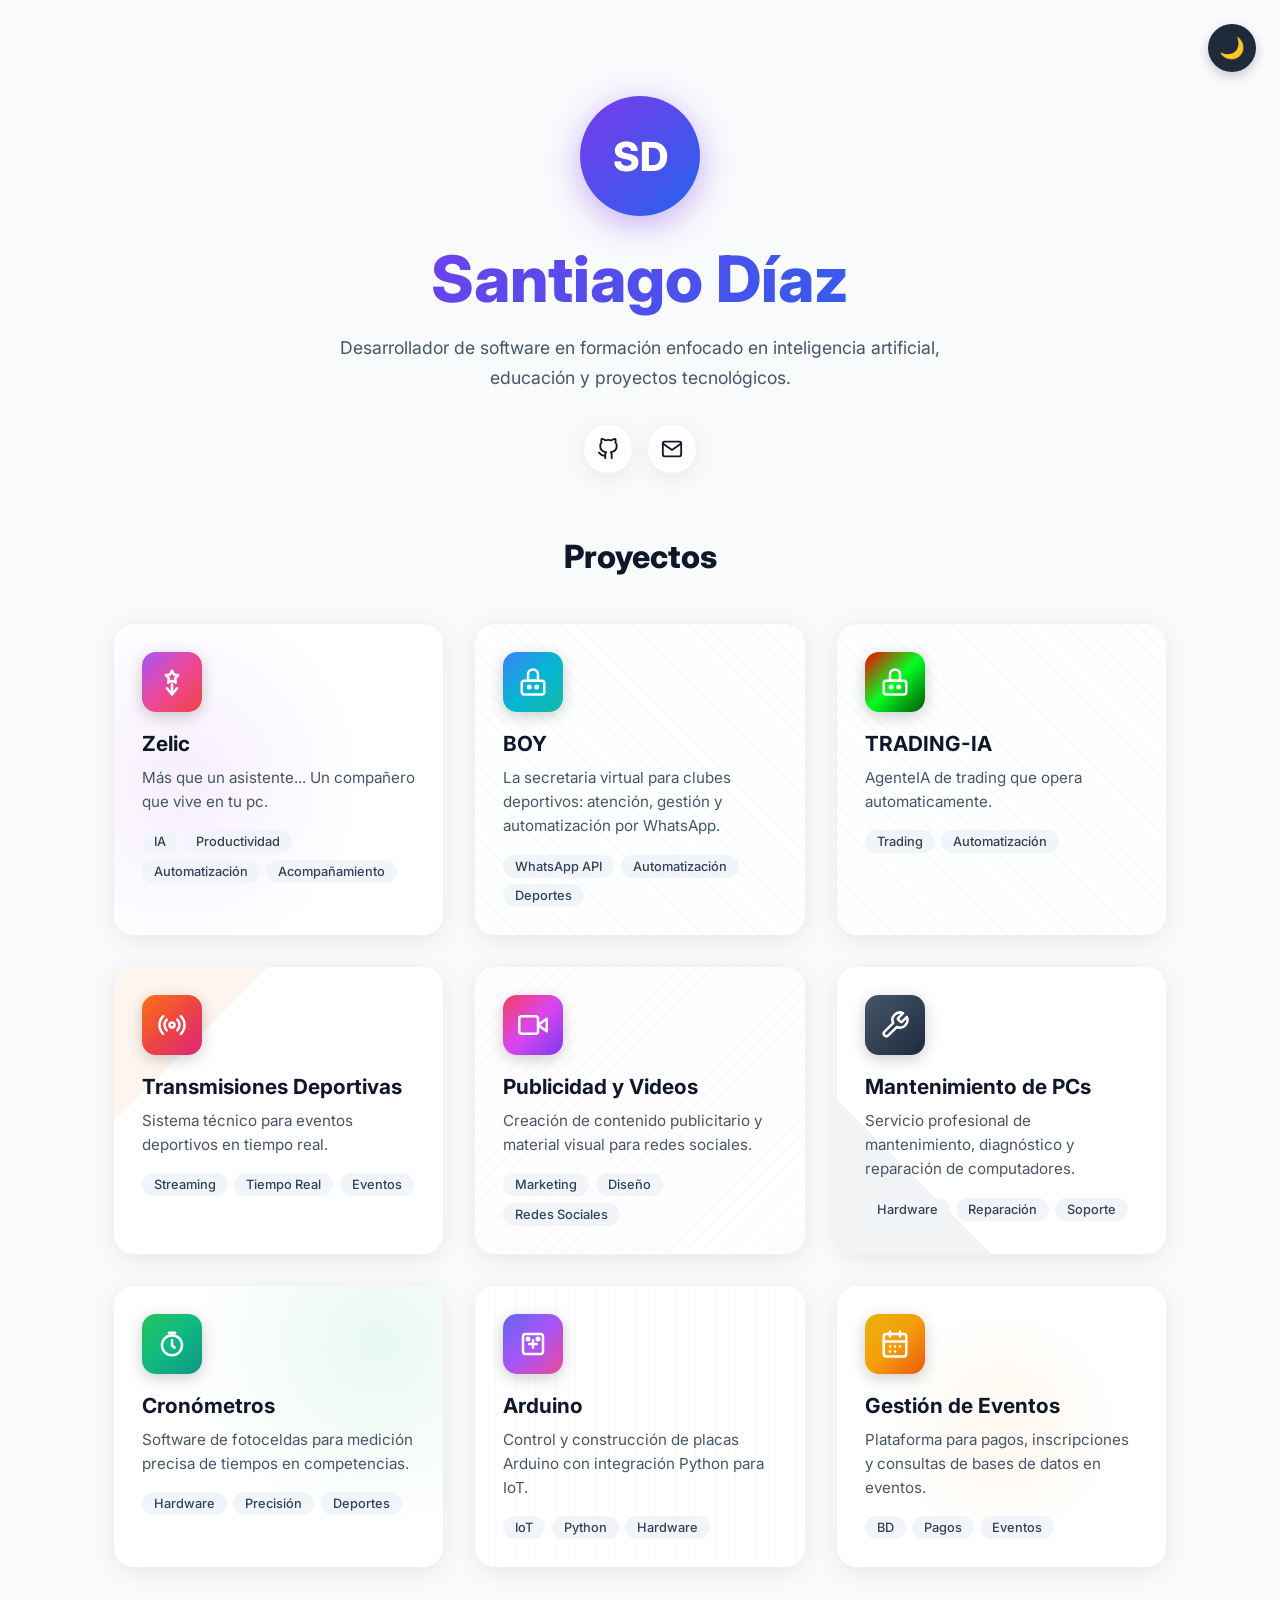
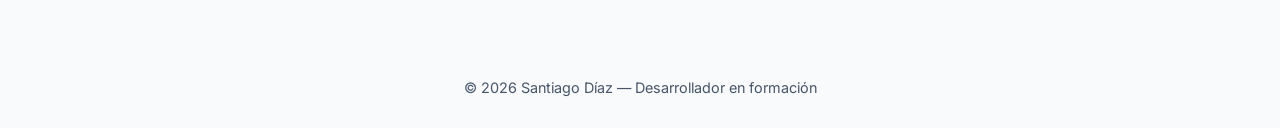
==== index.html @ b9269710 "Update index.html" ====
<!DOCTYPE html>
<html lang="es">
<head>
  <meta charset="UTF-8" />
  <meta name="viewport" content="width=device-width, initial-scale=1.0" />
  <title>Santiago Díaz - Portafolio</title>
  <link rel="preconnect" href="https://fonts.googleapis.com" />
  <link href="https://fonts.googleapis.com/css2?family=Inter:wght@400;500;600;700;800&display=swap" rel="stylesheet" />
  <style>
    *, *::before, *::after { box-sizing: border-box; margin: 0; padding: 0; }

    :root {
      --bg: #f8fafc;
      --surface: #ffffff;
      --text: #0f172a;
      --subtext: #475569;
      --tag-bg: #f1f5f9;
      --tag-text: #334155;
      --shadow: 0 4px 24px rgba(0,0,0,0.08);
      --shadow-hover: 0 12px 40px rgba(0,0,0,0.15);
    }

    body.dark {
      --bg: #030712;
      --surface: #111827;
      --text: #f9fafb;
      --subtext: #9ca3af;
      --tag-bg: #1f2937;
      --tag-text: #d1d5db;
      --shadow: 0 4px 24px rgba(0,0,0,0.4);
      --shadow-hover: 0 12px 40px rgba(0,0,0,0.6);
    }

    body {
      font-family: 'Inter', sans-serif;
      background: var(--bg);
      color: var(--text);
      transition: background 0.4s, color 0.4s;
      min-height: 100vh;
    }

    /* Toggle */
    #toggle {
      position: fixed;
      top: 1.5rem;
      right: 1.5rem;
      z-index: 100;
      width: 48px;
      height: 48px;
      border-radius: 50%;
      border: none;
      cursor: pointer;
      font-size: 1.3rem;
      background: #1e293b;
      color: #facc15;
      box-shadow: 0 4px 12px rgba(0,0,0,0.2);
      transition: background 0.3s, transform 0.2s;
      display: flex; align-items: center; justify-content: center;
    }
    body.dark #toggle { background: #facc15; color: #1e293b; }
    #toggle:hover { transform: scale(1.1); }

    /* Hero */
    .hero {
      text-align: center;
      padding: 6rem 1rem 4rem;
      max-width: 700px;
      margin: 0 auto;
    }

    .avatar {
      width: 120px;
      height: 120px;
      border-radius: 50%;
      background: linear-gradient(135deg, #7c3aed, #2563eb);
      color: white;
      font-size: 2.5rem;
      font-weight: 800;
      display: flex;
      align-items: center;
      justify-content: center;
      margin: 0 auto 1.5rem;
      box-shadow: 0 8px 32px rgba(124, 58, 237, 0.4);
      animation: popIn 0.6s cubic-bezier(0.34, 1.56, 0.64, 1) both;
    }

    @keyframes popIn {
      from { transform: scale(0); opacity: 0; }
      to   { transform: scale(1); opacity: 1; }
    }

    .hero h1 {
      font-size: clamp(2.5rem, 6vw, 4rem);
      font-weight: 800;
      background: linear-gradient(135deg, #7c3aed, #2563eb);
      -webkit-background-clip: text;
      -webkit-text-fill-color: transparent;
      background-clip: text;
      margin-bottom: 1rem;
      animation: fadeUp 0.7s 0.15s ease both;
    }

    .hero p {
      font-size: 1.1rem;
      color: var(--subtext);
      line-height: 1.7;
      margin-bottom: 2rem;
      animation: fadeUp 0.7s 0.25s ease both;
    }

    @keyframes fadeUp {
      from { opacity: 0; transform: translateY(20px); }
      to   { opacity: 1; transform: translateY(0); }
    }

    .socials {
      display: flex;
      gap: 1rem;
      justify-content: center;
      animation: fadeUp 0.7s 0.35s ease both;
    }

    .social-link {
      width: 48px;
      height: 48px;
      border-radius: 50%;
      background: var(--surface);
      color: var(--text);
      display: flex;
      align-items: center;
      justify-content: center;
      box-shadow: var(--shadow);
      text-decoration: none;
      transition: transform 0.2s, box-shadow 0.2s;
    }
    .social-link:hover { transform: translateY(-3px); box-shadow: var(--shadow-hover); }
    .social-link svg { width: 22px; height: 22px; fill: none; stroke: currentColor; stroke-width: 2; stroke-linecap: round; stroke-linejoin: round; }

    /* Section title */
    .section-title {
      text-align: center;
      font-size: 2rem;
      font-weight: 800;
      margin-bottom: 3rem;
      animation: fadeUp 0.7s 0.4s ease both;
    }

    /* Grid */
    .grid {
      display: grid;
      grid-template-columns: repeat(auto-fill, minmax(300px, 1fr));
      gap: 2rem;
      max-width: 1100px;
      margin: 0 auto;
      padding: 0 1.5rem 5rem;
    }

    /* Card */
    .card {
      background: var(--surface);
      border-radius: 20px;
      padding: 1.75rem;
      box-shadow: var(--shadow);
      position: relative;
      overflow: hidden;
      transition: transform 0.25s ease, box-shadow 0.25s ease;
      animation: fadeUp 0.6s ease both;
    }
    .card:hover {
      transform: translateY(-10px);
      box-shadow: var(--shadow-hover);
    }

    .card-glow {
      position: absolute;
      inset: 0;
      opacity: 0;
      transition: opacity 0.3s;
      pointer-events: none;
    }
    .card:hover .card-glow { opacity: 0.08; }

    .card-border {
      position: absolute;
      inset: 0;
      border-radius: 20px;
      padding: 2px;
      opacity: 0;
      transition: opacity 0.3s;
      pointer-events: none;
      -webkit-mask: linear-gradient(#fff 0 0) content-box, linear-gradient(#fff 0 0);
      -webkit-mask-composite: xor;
      mask-composite: exclude;
    }
    .card:hover .card-border { opacity: 1; }

    .icon-box {
      width: 60px;
      height: 60px;
      border-radius: 14px;
      display: flex;
      align-items: center;
      justify-content: center;
      margin-bottom: 1.2rem;
      box-shadow: 0 4px 16px rgba(0,0,0,0.2);
    }
    .icon-box svg { width: 30px; height: 30px; fill: none; stroke: white; stroke-width: 2; stroke-linecap: round; stroke-linejoin: round; }

    .card h3 { font-size: 1.3rem; font-weight: 700; margin-bottom: 0.6rem; }
    .card p  { font-size: 0.95rem; color: var(--subtext); line-height: 1.6; margin-bottom: 1rem; }

    .tags { display: flex; flex-wrap: wrap; gap: 0.4rem; }
    .tag {
      padding: 0.25rem 0.75rem;
      border-radius: 999px;
      font-size: 0.8rem;
      font-weight: 500;
      background: var(--tag-bg);
      color: var(--tag-text);
    }

    footer {
      text-align: center;
      padding: 2rem;
      color: var(--subtext);
      font-size: 0.9rem;
    }

    /* Stagger delays */
    .card:nth-child(1) { animation-delay: 0.05s; }
    .card:nth-child(2) { animation-delay: 0.10s; }
    .card:nth-child(3) { animation-delay: 0.15s; }
    .card:nth-child(4) { animation-delay: 0.20s; }
    .card:nth-child(5) { animation-delay: 0.25s; }
    .card:nth-child(6) { animation-delay: 0.30s; }
    .card:nth-child(7) { animation-delay: 0.35s; }
    .card:nth-child(8) { animation-delay: 0.40s; }
  </style>
</head>
<body>

  <button id="toggle" onclick="toggleDark()" title="Cambiar tema">🌙</button>

  <div class="hero">
    <div class="avatar">SD</div>
    <h1>Santiago Díaz</h1>
    <p>Desarrollador de software en formación enfocado en inteligencia artificial, educación y proyectos tecnológicos.</p>
    <div class="socials">
      <a class="social-link" href="https://github.com/SantiagoDiaz7052/santiagodiaz.github.io" target="_blank" title="GitHub">
        <svg viewBox="0 0 24 24"><path d="M9 19c-5 1.5-5-2.5-7-3m14 6v-3.87a3.37 3.37 0 0 0-.94-2.61c3.14-.35 6.44-1.54 6.44-7A5.44 5.44 0 0 0 20 4.77 5.07 5.07 0 0 0 19.91 1S18.73.65 16 2.48a13.38 13.38 0 0 0-7 0C6.27.65 5.09 1 5.09 1A5.07 5.07 0 0 0 5 4.77a5.44 5.44 0 0 0-1.5 3.78c0 5.42 3.3 6.61 6.44 7A3.37 3.37 0 0 0 9 18.13V22"/></svg>
      </a>
      <a class="social-link" 
        href="mailto:santidiaz7052@gmail.com?subject=Interesado en tu portafolio&body=Hola Santiago, vi tu portafolio y me gustaría hablar contigo sobre..." 
        title="Email">
        <svg viewBox="0 0 24 24"><path d="M4 4h16c1.1 0 2 .9 2 2v12c0 1.1-.9 2-2 2H4c-1.1 0-2-.9-2-2V6c0-1.1.9-2 2-2z"/><polyline points="22,6 12,13 2,6"/></svg>
      </a>
    </div>
  </div>

  <h2 class="section-title">Proyectos</h2>

  <div class="grid">

    <!-- Zelic -->
    <div class="card" style="background-image: radial-gradient(circle at 20% 50%, rgba(147,51,234,0.08) 0%, transparent 60%)">
      <div class="card-glow" style="background: linear-gradient(135deg,#a855f7,#ec4899,#ef4444)"></div>
      <div class="card-border" style="background: linear-gradient(135deg,#a855f7,#ec4899,#ef4444)"></div>
      <div class="icon-box" style="background: linear-gradient(135deg,#a855f7,#ec4899,#ef4444)">
        <svg viewBox="0 0 24 24"><path d="M12 3l1.5 3 3.5.5-2.5 2.5.5 3.5L12 11l-3 1.5.5-3.5L7 6.5l3.5-.5z"/><path d="M12 14v8M8 17l4 5 4-5"/></svg>
      </div>
      <h3>Zelic</h3>
      <p>Más que un asistente... Un compañero que vive en tu pc.</p>
      <div class="tags">
        <span class="tag">IA</span>
        <span class="tag">Productividad</span>
        <span class="tag">Automatización</span>
        <span class="tag">Acompañamiento</span>
      </div>
    </div>

    <!-- StarBOT -->
    <div class="card" style="background-image: repeating-linear-gradient(45deg, rgba(6,182,212,0.04) 0px, rgba(6,182,212,0.04) 2px, transparent 2px, transparent 10px)">
      <div class="card-glow" style="background: linear-gradient(135deg,#3b82f6,#06b6d4,#14b8a6)"></div>
      <div class="card-border" style="background: linear-gradient(135deg,#3b82f6,#06b6d4,#14b8a6)"></div>
      <div class="icon-box" style="background: linear-gradient(135deg,#3b82f6,#06b6d4,#14b8a6)">
        <svg viewBox="0 0 24 24"><rect x="3" y="11" width="18" height="11" rx="2"/><path d="M12 2a4 4 0 0 1 4 4v5H8V6a4 4 0 0 1 4-4z"/><circle cx="9" cy="16" r="1" fill="white"/><circle cx="15" cy="16" r="1" fill="white"/></svg>
      </div>
      <h3>BOY</h3>
      <p>La secretaria virtual para clubes deportivos: atención, gestión y automatización por WhatsApp.</p>
      <div class="tags">
        <span class="tag">WhatsApp API</span>
        <span class="tag">Automatización</span>
        <span class="tag">Deportes</span>
      </div>
    </div>

    <!-- TRADING-->
    <div class="card" style="background-image: repeating-linear-gradient(45deg, rgba(6,182,212,0.04) 0px, rgba(6,182,212,0.04) 2px, transparent 2px, transparent 10px)">
      <div class="card-glow" style="background: linear-gradient(135deg,#ff0000,#00ff00,#207206)"></div>
      <div class="card-border" style="background: linear-gradient(135deg,#ff0000,#00ff37,#06550a)"></div>
      <div class="icon-box" style="background: linear-gradient(135deg,#ff0000,#00ff22,#045504)">
        <svg viewBox="0 0 24 24"><rect x="3" y="11" width="18" height="11" rx="2"/><path d="M12 2a4 4 0 0 1 4 4v5H8V6a4 4 0 0 1 4-4z"/><circle cx="9" cy="16" r="1" fill="white"/><circle cx="15" cy="16" r="1" fill="white"/></svg>
      </div>
      <h3>TRADING-IA</h3>
      <p>AgenteIA de trading que opera automaticamente.</p>
      <div class="tags">
        <span class="tag">Trading</span>
        <span class="tag">Automatización</span>
      </div>
    </div>

    <!-- Transmisiones -->
    <div class="card" style="background-image: linear-gradient(135deg, rgba(249,115,22,0.07) 25%, transparent 25%)">
      <div class="card-glow" style="background: linear-gradient(135deg,#f97316,#ef4444,#db2777)"></div>
      <div class="card-border" style="background: linear-gradient(135deg,#f97316,#ef4444,#db2777)"></div>
      <div class="icon-box" style="background: linear-gradient(135deg,#f97316,#ef4444,#db2777)">
        <svg viewBox="0 0 24 24"><circle cx="12" cy="12" r="2"/><path d="M16.24 7.76a6 6 0 0 1 0 8.49m-8.48-.01a6 6 0 0 1 0-8.49m11.31-2.82a10 10 0 0 1 0 14.14m-14.14 0a10 10 0 0 1 0-14.14"/></svg>
      </div>
      <h3>Transmisiones Deportivas</h3>
      <p>Sistema técnico para eventos deportivos en tiempo real.</p>
      <div class="tags">
        <span class="tag">Streaming</span>
        <span class="tag">Tiempo Real</span>
        <span class="tag">Eventos</span>
      </div>
    </div>

    <!-- Publicidad -->
    <div class="card" style="background-image: repeating-linear-gradient(135deg, rgba(236,72,153,0.04) 0px, rgba(236,72,153,0.04) 2px, transparent 2px, transparent 12px)">
      <div class="card-glow" style="background: linear-gradient(135deg,#f43f5e,#d946ef,#7c3aed)"></div>
      <div class="card-border" style="background: linear-gradient(135deg,#f43f5e,#d946ef,#7c3aed)"></div>
      <div class="icon-box" style="background: linear-gradient(135deg,#f43f5e,#d946ef,#7c3aed)">
        <svg viewBox="0 0 24 24"><polygon points="23 7 16 12 23 17 23 7"/><rect x="1" y="5" width="15" height="14" rx="2"/></svg>
      </div>
      <h3>Publicidad y Videos</h3>
      <p>Creación de contenido publicitario y material visual para redes sociales.</p>
      <div class="tags">
        <span class="tag">Marketing</span>
        <span class="tag">Diseño</span>
        <span class="tag">Redes Sociales</span>
      </div>
    </div>

    <!-- Mantenimiento -->
    <div class="card" style="background-image: linear-gradient(45deg, rgba(71,85,105,0.07) 25%, transparent 25%)">
      <div class="card-glow" style="background: linear-gradient(135deg,#475569,#334155,#1e293b)"></div>
      <div class="card-border" style="background: linear-gradient(135deg,#475569,#334155,#1e293b)"></div>
      <div class="icon-box" style="background: linear-gradient(135deg,#475569,#334155,#1e293b)">
        <svg viewBox="0 0 24 24"><path d="M14.7 6.3a1 1 0 0 0 0 1.4l1.6 1.6a1 1 0 0 0 1.4 0l3.77-3.77a6 6 0 0 1-7.94 7.94l-6.91 6.91a2.12 2.12 0 0 1-3-3l6.91-6.91a6 6 0 0 1 7.94-7.94l-3.76 3.76z"/></svg>
      </div>
      <h3>Mantenimiento de PCs</h3>
      <p>Servicio profesional de mantenimiento, diagnóstico y reparación de computadores.</p>
      <div class="tags">
        <span class="tag">Hardware</span>
        <span class="tag">Reparación</span>
        <span class="tag">Soporte</span>
      </div>
    </div>

    <!-- Cronómetros -->
    <div class="card" style="background-image: radial-gradient(circle at 80% 20%, rgba(16,185,129,0.09) 0%, transparent 55%)">
      <div class="card-glow" style="background: linear-gradient(135deg,#22c55e,#10b981,#0d9488)"></div>
      <div class="card-border" style="background: linear-gradient(135deg,#22c55e,#10b981,#0d9488)"></div>
      <div class="icon-box" style="background: linear-gradient(135deg,#22c55e,#10b981,#0d9488)">
        <svg viewBox="0 0 24 24"><circle cx="12" cy="13" r="8"/><path d="M12 9v4l2 2"/><path d="M9.5 3h5M12 3v2"/></svg>
      </div>
      <h3>Cronómetros</h3>
      <p>Software de fotoceldas para medición precisa de tiempos en competencias.</p>
      <div class="tags">
        <span class="tag">Hardware</span>
        <span class="tag">Precisión</span>
        <span class="tag">Deportes</span>
      </div>
    </div>

    <!-- Arduino -->
    <div class="card" style="background-image: repeating-linear-gradient(90deg, rgba(99,102,241,0.04) 0px, rgba(99,102,241,0.04) 1px, transparent 1px, transparent 20px)">
      <div class="card-glow" style="background: linear-gradient(135deg,#6366f1,#a855f7,#ec4899)"></div>
      <div class="card-border" style="background: linear-gradient(135deg,#6366f1,#a855f7,#ec4899)"></div>
      <div class="icon-box" style="background: linear-gradient(135deg,#6366f1,#a855f7,#ec4899)">
        <svg viewBox="0 0 24 24"><rect x="4" y="4" width="16" height="16" rx="2"/><path d="M9 12h6M12 9v6"/><circle cx="8" cy="8" r="1" fill="white"/><circle cx="16" cy="8" r="1" fill="white"/></svg>
      </div>
      <h3>Arduino</h3>
      <p>Control y construcción de placas Arduino con integración Python para IoT.</p>
      <div class="tags">
        <span class="tag">IoT</span>
        <span class="tag">Python</span>
        <span class="tag">Hardware</span>
      </div>
    </div>

    <!-- Gestión de Eventos -->
    <div class="card" style="background-image: radial-gradient(circle at 50% 50%, rgba(245,158,11,0.07) 0%, transparent 55%)">
      <div class="card-glow" style="background: linear-gradient(135deg,#eab308,#f59e0b,#ea580c)"></div>
      <div class="card-border" style="background: linear-gradient(135deg,#eab308,#f59e0b,#ea580c)"></div>
      <div class="icon-box" style="background: linear-gradient(135deg,#eab308,#f59e0b,#ea580c)">
        <svg viewBox="0 0 24 24"><rect x="3" y="4" width="18" height="18" rx="2"/><path d="M16 2v4M8 2v4M3 10h18"/><path d="M8 14h.01M12 14h.01M16 14h.01M8 18h.01M12 18h.01"/></svg>
      </div>
      <h3>Gestión de Eventos</h3>
      <p>Plataforma para pagos, inscripciones y consultas de bases de datos en eventos.</p>
      <div class="tags">
        <span class="tag">BD</span>
        <span class="tag">Pagos</span>
        <span class="tag">Eventos</span>
      </div>
    </div>

  </div>

  <footer>© 2026 Santiago Díaz — Desarrollador en formación</footer>

  <script>
    function toggleDark() {
      const dark = document.body.classList.toggle('dark');
      document.getElementById('toggle').textContent = dark ? '☀️' : '🌙';
    }
  </script>

</body>
</html>
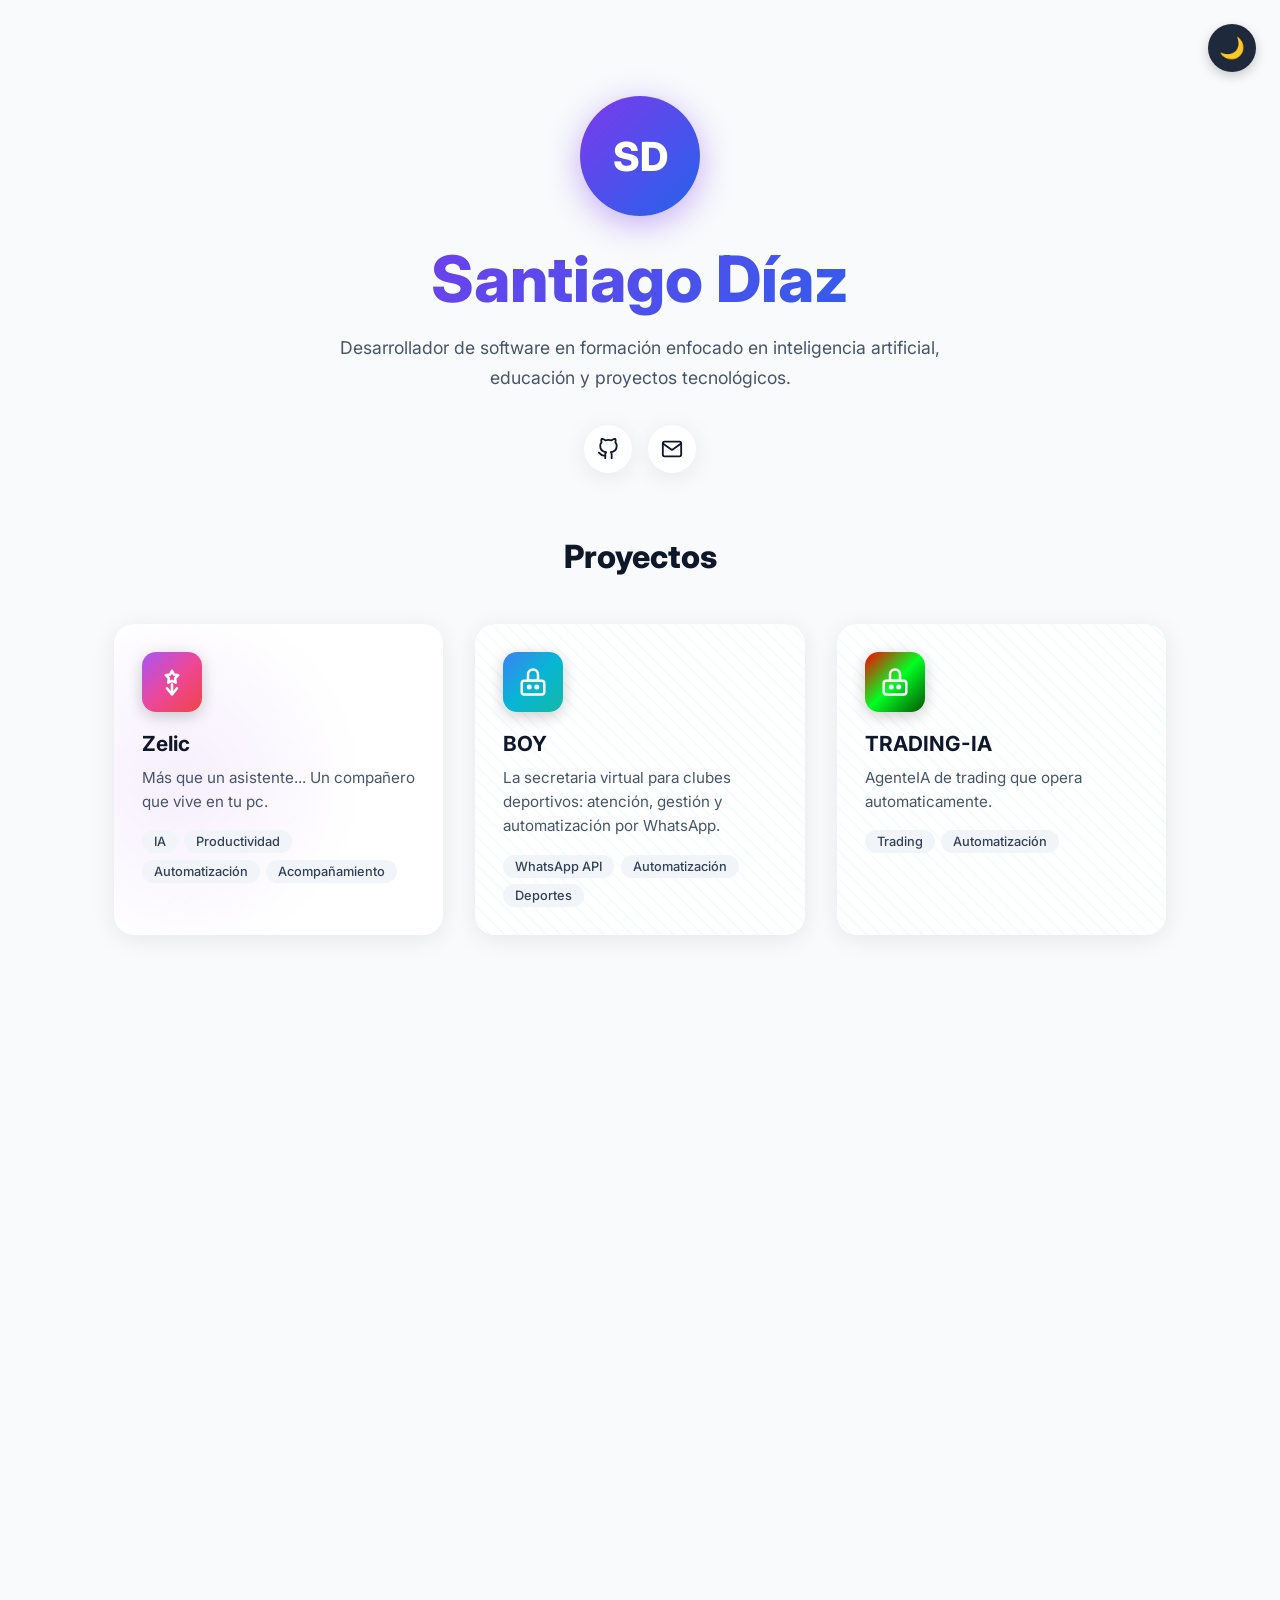
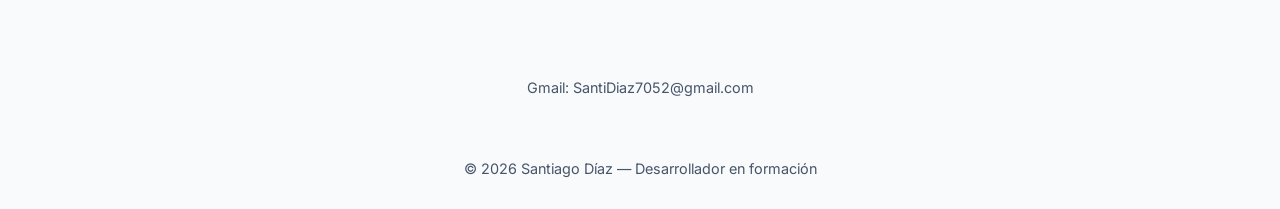
==== commit 324bd77d: "Update index.html" ====
--- a/index.html
+++ b/index.html
@@ -407,6 +407,8 @@
 
   </div>
 
+  <footer>Gmail: SantiDiaz7052@gmail.com</footer>
+
   <footer>© 2026 Santiago Díaz — Desarrollador en formación</footer>
 
   <script>
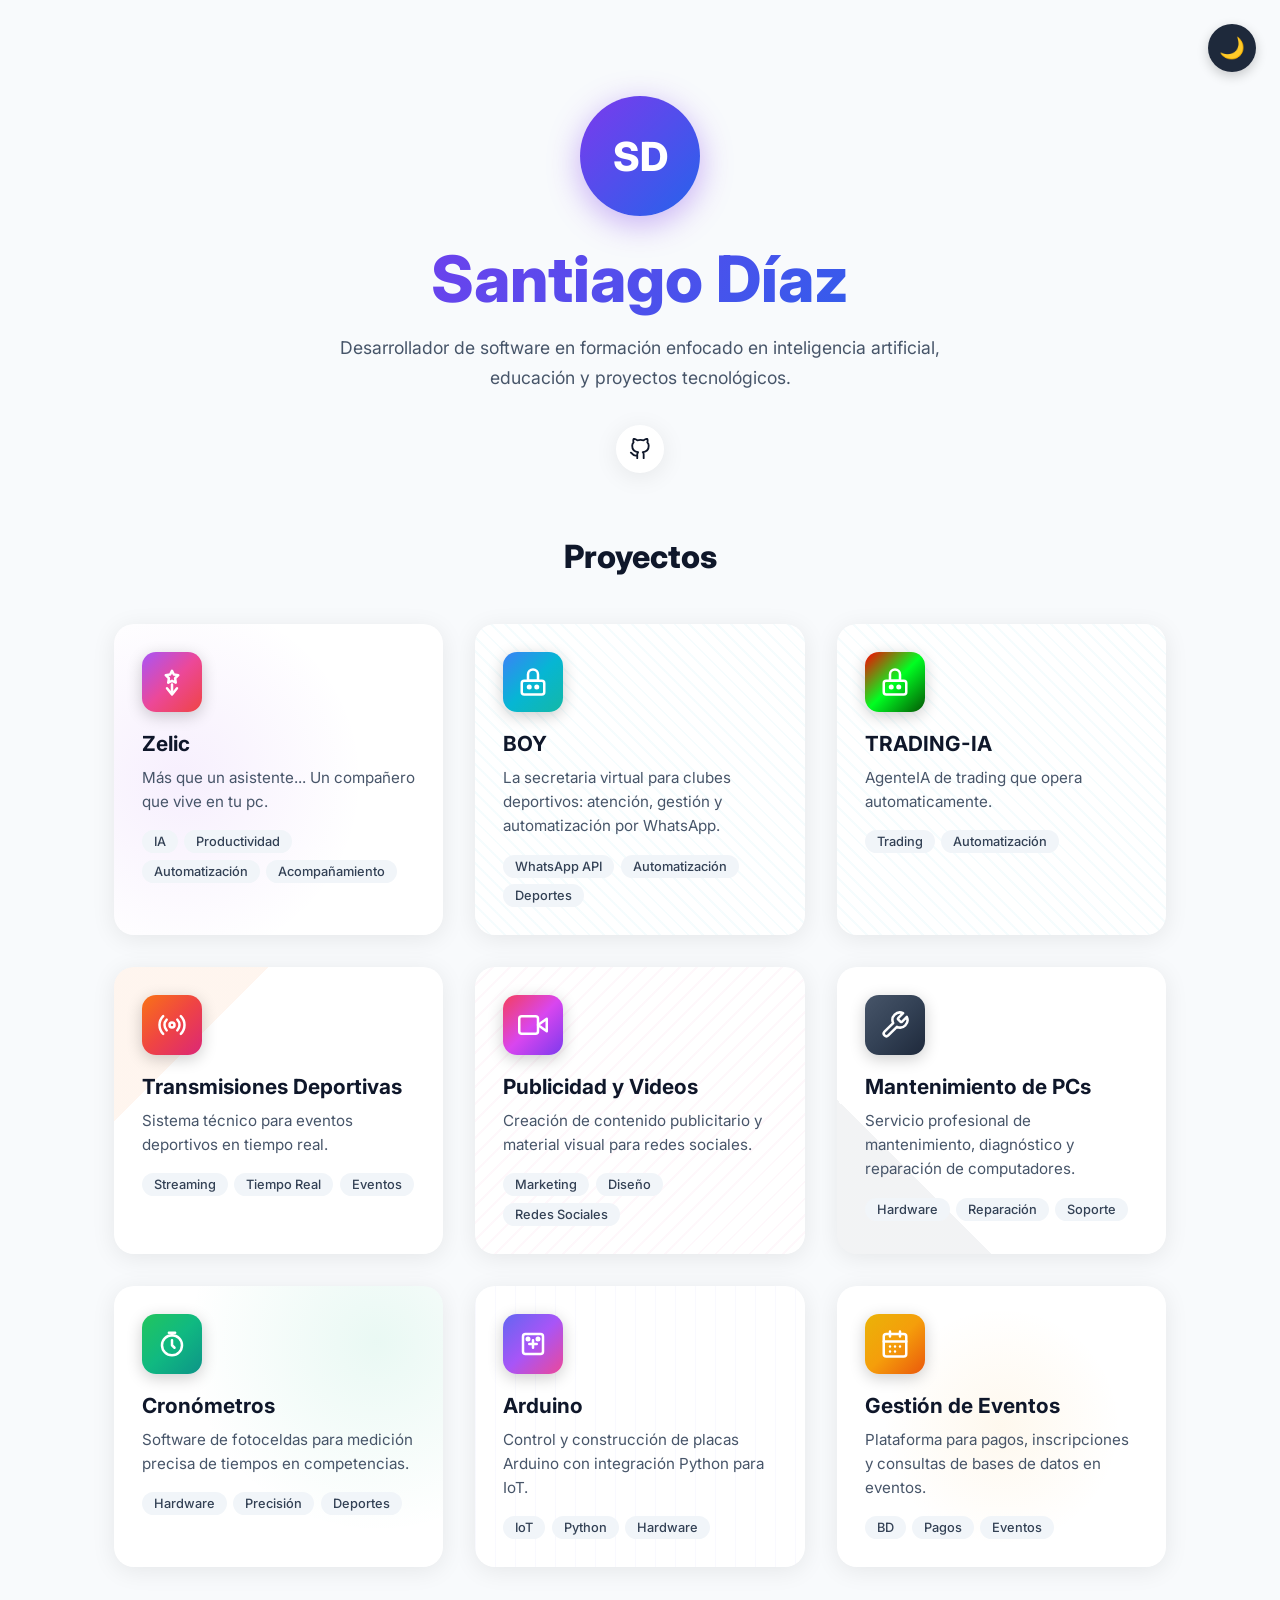
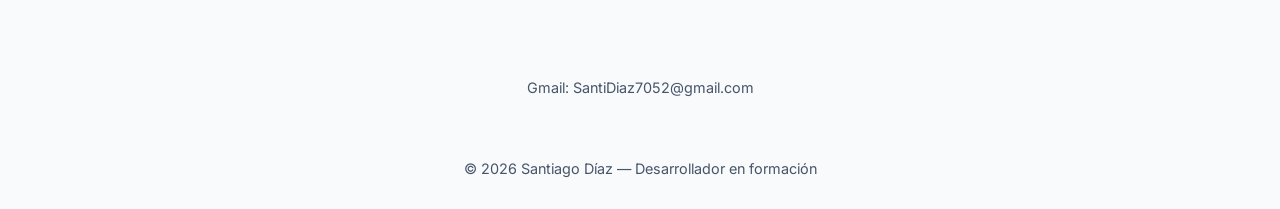
==== commit e75687ea: "Update index.html" ====
--- a/index.html
+++ b/index.html
@@ -249,11 +249,6 @@
       <a class="social-link" href="https://github.com/SantiagoDiaz7052/santiagodiaz.github.io" target="_blank" title="GitHub">
         <svg viewBox="0 0 24 24"><path d="M9 19c-5 1.5-5-2.5-7-3m14 6v-3.87a3.37 3.37 0 0 0-.94-2.61c3.14-.35 6.44-1.54 6.44-7A5.44 5.44 0 0 0 20 4.77 5.07 5.07 0 0 0 19.91 1S18.73.65 16 2.48a13.38 13.38 0 0 0-7 0C6.27.65 5.09 1 5.09 1A5.07 5.07 0 0 0 5 4.77a5.44 5.44 0 0 0-1.5 3.78c0 5.42 3.3 6.61 6.44 7A3.37 3.37 0 0 0 9 18.13V22"/></svg>
       </a>
-      <a class="social-link" 
-        href="mailto:santidiaz7052@gmail.com?subject=Interesado en tu portafolio&body=Hola Santiago, vi tu portafolio y me gustaría hablar contigo sobre..." 
-        title="Email">
-        <svg viewBox="0 0 24 24"><path d="M4 4h16c1.1 0 2 .9 2 2v12c0 1.1-.9 2-2 2H4c-1.1 0-2-.9-2-2V6c0-1.1.9-2 2-2z"/><polyline points="22,6 12,13 2,6"/></svg>
-      </a>
     </div>
   </div>
 
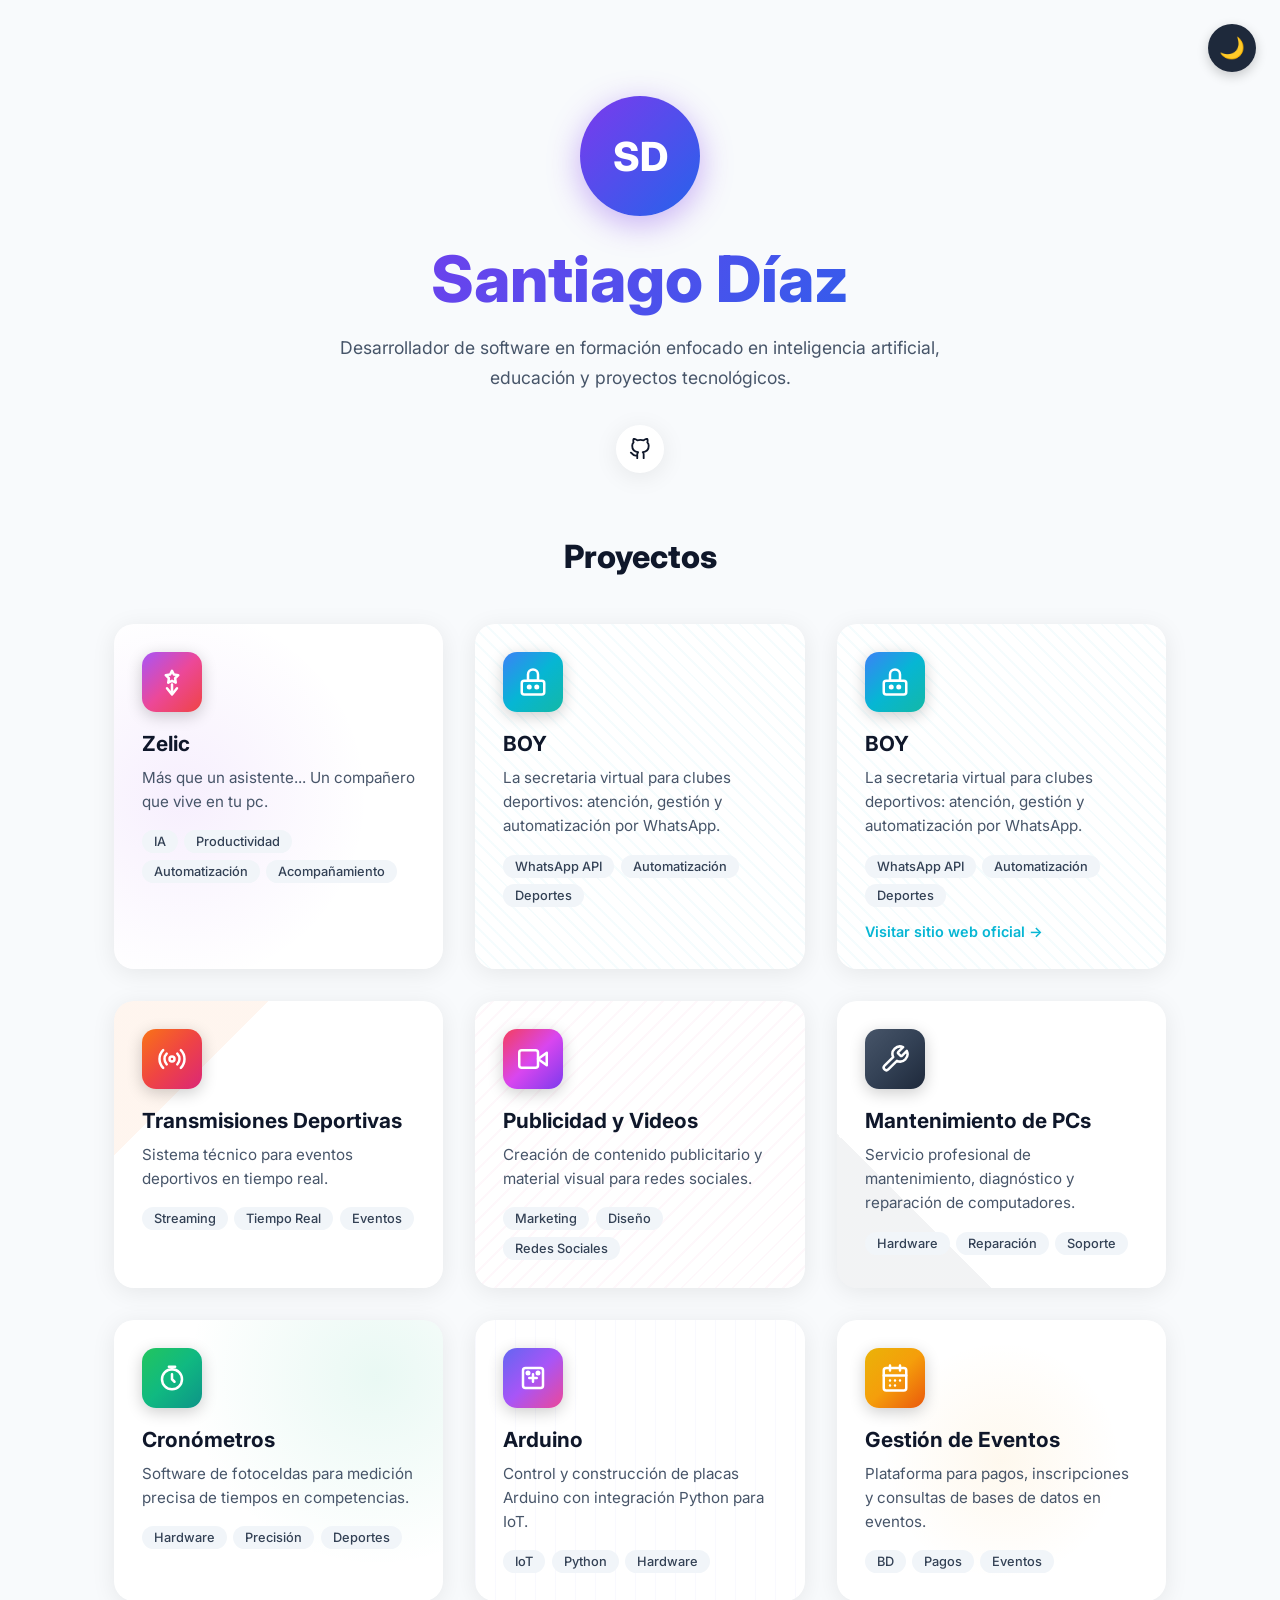
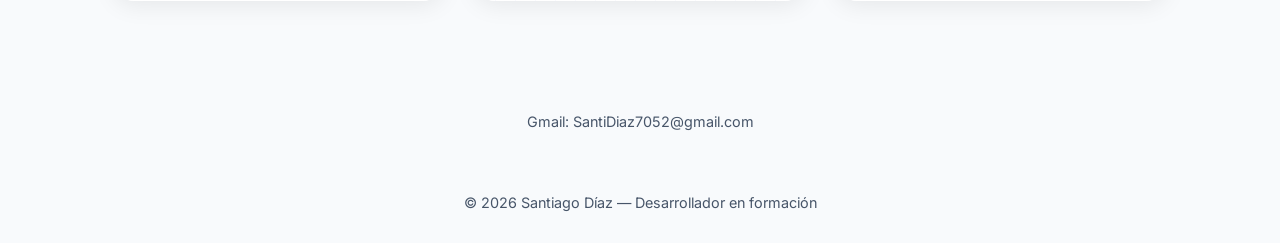
==== commit bdffe2a3: "Revise trading card content and stylesactualizcion portafolio" ====
--- a/index.html
+++ b/index.html
@@ -290,18 +290,24 @@
     </div>
 
     <!-- TRADING-->
+<!-- StarBOT / BOY -->
     <div class="card" style="background-image: repeating-linear-gradient(45deg, rgba(6,182,212,0.04) 0px, rgba(6,182,212,0.04) 2px, transparent 2px, transparent 10px)">
-      <div class="card-glow" style="background: linear-gradient(135deg,#ff0000,#00ff00,#207206)"></div>
-      <div class="card-border" style="background: linear-gradient(135deg,#ff0000,#00ff37,#06550a)"></div>
-      <div class="icon-box" style="background: linear-gradient(135deg,#ff0000,#00ff22,#045504)">
+      <div class="card-glow" style="background: linear-gradient(135deg,#3b82f6,#06b6d4,#14b8a6)"></div>
+      <div class="card-border" style="background: linear-gradient(135deg,#3b82f6,#06b6d4,#14b8a6)"></div>
+      <div class="icon-box" style="background: linear-gradient(135deg,#3b82f6,#06b6d4,#14b8a6)">
         <svg viewBox="0 0 24 24"><rect x="3" y="11" width="18" height="11" rx="2"/><path d="M12 2a4 4 0 0 1 4 4v5H8V6a4 4 0 0 1 4-4z"/><circle cx="9" cy="16" r="1" fill="white"/><circle cx="15" cy="16" r="1" fill="white"/></svg>
       </div>
-      <h3>TRADING-IA</h3>
-      <p>AgenteIA de trading que opera automaticamente.</p>
-      <div class="tags">
-        <span class="tag">Trading</span>
+      <h3>BOY</h3>
+      <p>La secretaria virtual para clubes deportivos: atención, gestión y automatización por WhatsApp.</p>
+      <div class="tags">
+        <span class="tag">WhatsApp API</span>
         <span class="tag">Automatización</span>
-      </div>
+        <span class="tag">Deportes</span>
+      </div>
+      <!-- Enlace a la página web oficial -->
+      <a href="https://secretariaboy.com" target="_blank" rel="noopener noreferrer" style="display: inline-block; margin-top: 1rem; color: #06b6d4; font-weight: 600; text-decoration: none; font-size: 0.9rem;">
+        Visitar sitio web oficial →
+      </a>
     </div>
 
     <!-- Transmisiones -->
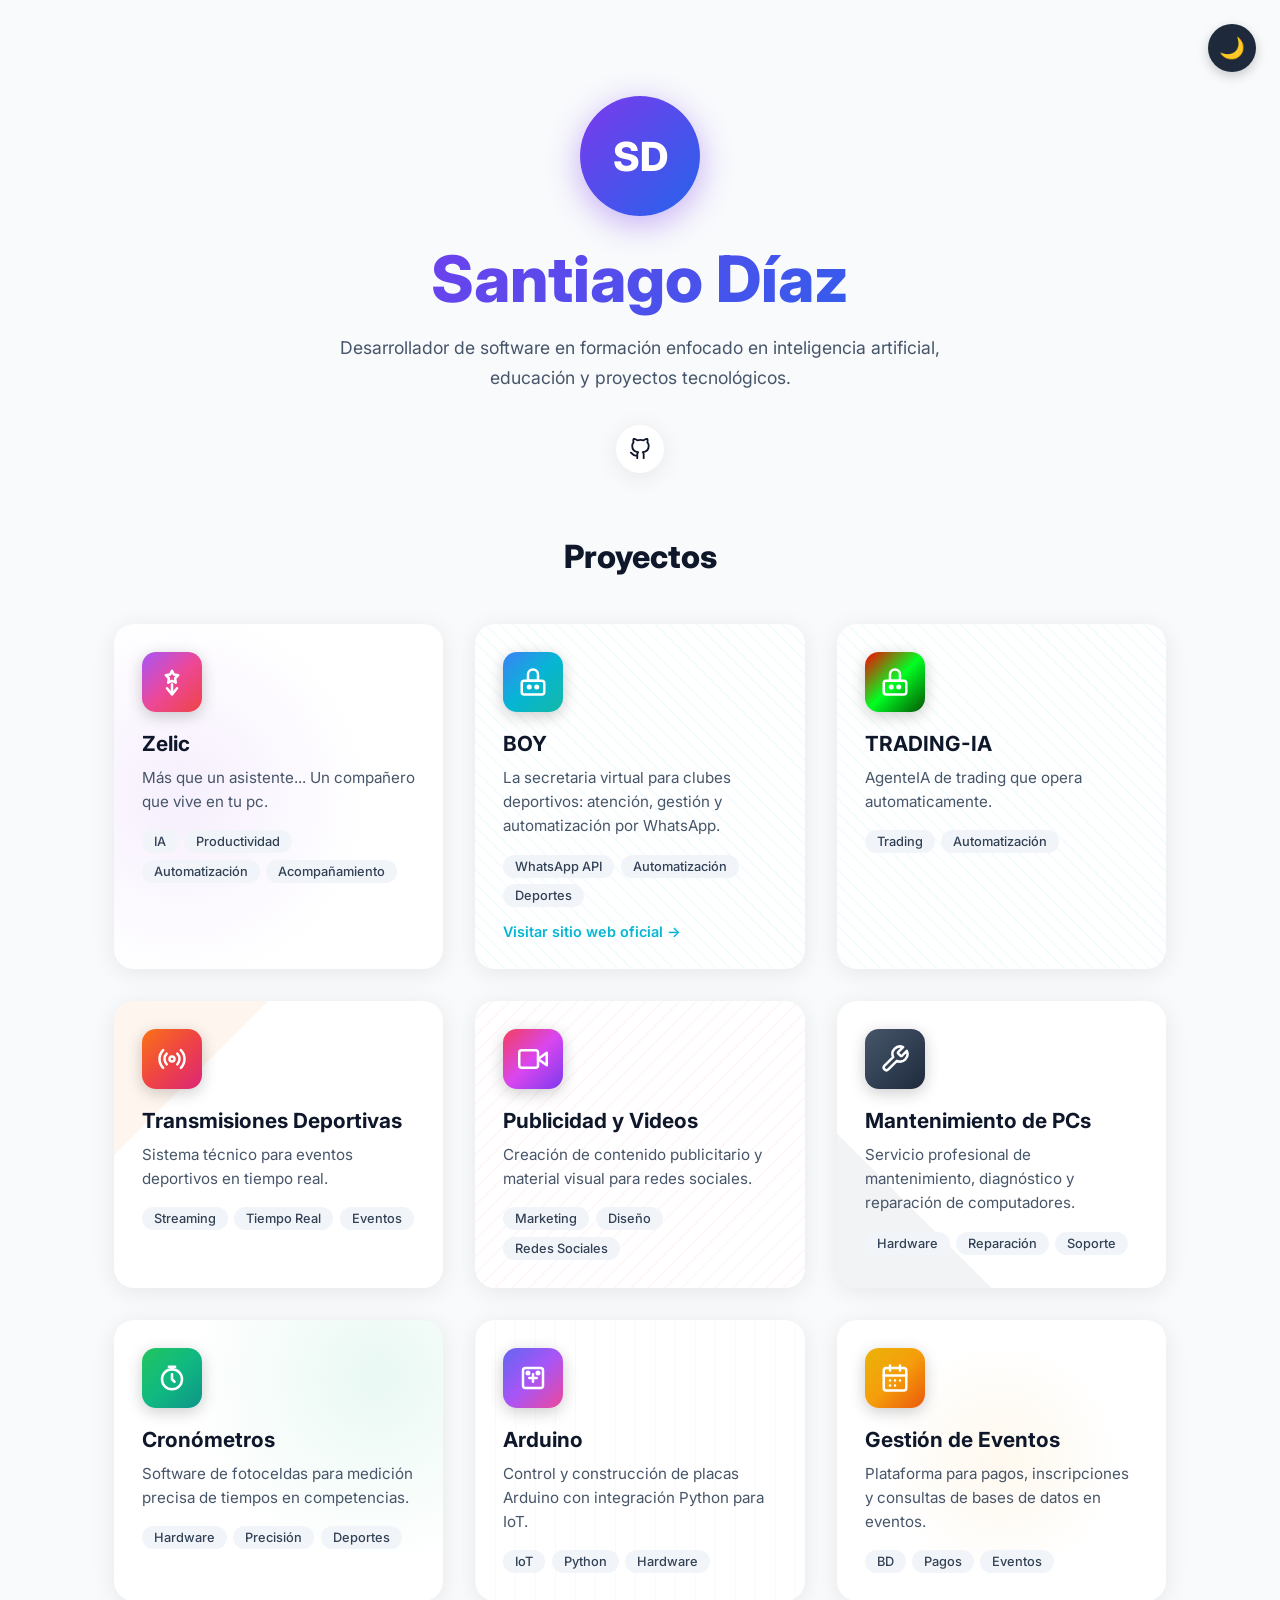
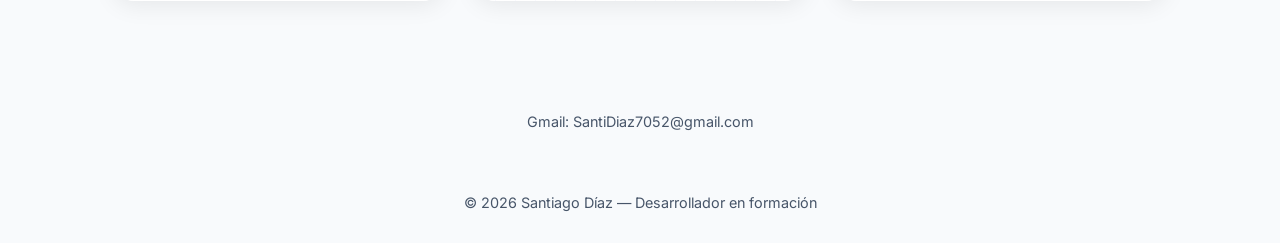
==== commit 51f965c6: "-ahora shi update portafolio jejeje" ====
--- a/index.html
+++ b/index.html
@@ -273,23 +273,6 @@
       </div>
     </div>
 
-    <!-- StarBOT -->
-    <div class="card" style="background-image: repeating-linear-gradient(45deg, rgba(6,182,212,0.04) 0px, rgba(6,182,212,0.04) 2px, transparent 2px, transparent 10px)">
-      <div class="card-glow" style="background: linear-gradient(135deg,#3b82f6,#06b6d4,#14b8a6)"></div>
-      <div class="card-border" style="background: linear-gradient(135deg,#3b82f6,#06b6d4,#14b8a6)"></div>
-      <div class="icon-box" style="background: linear-gradient(135deg,#3b82f6,#06b6d4,#14b8a6)">
-        <svg viewBox="0 0 24 24"><rect x="3" y="11" width="18" height="11" rx="2"/><path d="M12 2a4 4 0 0 1 4 4v5H8V6a4 4 0 0 1 4-4z"/><circle cx="9" cy="16" r="1" fill="white"/><circle cx="15" cy="16" r="1" fill="white"/></svg>
-      </div>
-      <h3>BOY</h3>
-      <p>La secretaria virtual para clubes deportivos: atención, gestión y automatización por WhatsApp.</p>
-      <div class="tags">
-        <span class="tag">WhatsApp API</span>
-        <span class="tag">Automatización</span>
-        <span class="tag">Deportes</span>
-      </div>
-    </div>
-
-    <!-- TRADING-->
 <!-- StarBOT / BOY -->
     <div class="card" style="background-image: repeating-linear-gradient(45deg, rgba(6,182,212,0.04) 0px, rgba(6,182,212,0.04) 2px, transparent 2px, transparent 10px)">
       <div class="card-glow" style="background: linear-gradient(135deg,#3b82f6,#06b6d4,#14b8a6)"></div>
@@ -310,6 +293,21 @@
       </a>
     </div>
 
+    <!-- TRADING -->
+    <div class="card" style="background-image: repeating-linear-gradient(45deg, rgba(6,182,212,0.04) 0px, rgba(6,182,212,0.04) 2px, transparent 2px, transparent 10px)">
+      <div class="card-glow" style="background: linear-gradient(135deg,#ff0000,#00ff00,#207206)"></div>
+      <div class="card-border" style="background: linear-gradient(135deg,#ff0000,#00ff37,#06550a)"></div>
+      <div class="icon-box" style="background: linear-gradient(135deg,#ff0000,#00ff22,#045504)">
+        <svg viewBox="0 0 24 24"><rect x="3" y="11" width="18" height="11" rx="2"/><path d="M12 2a4 4 0 0 1 4 4v5H8V6a4 4 0 0 1 4-4z"/><circle cx="9" cy="16" r="1" fill="white"/><circle cx="15" cy="16" r="1" fill="white"/></svg>
+      </div>
+      <h3>TRADING-IA</h3>
+      <p>AgenteIA de trading que opera automaticamente.</p>
+      <div class="tags">
+        <span class="tag">Trading</span>
+        <span class="tag">Automatización</span>
+      </div>
+    </div>
+
     <!-- Transmisiones -->
     <div class="card" style="background-image: linear-gradient(135deg, rgba(249,115,22,0.07) 25%, transparent 25%)">
       <div class="card-glow" style="background: linear-gradient(135deg,#f97316,#ef4444,#db2777)"></div>
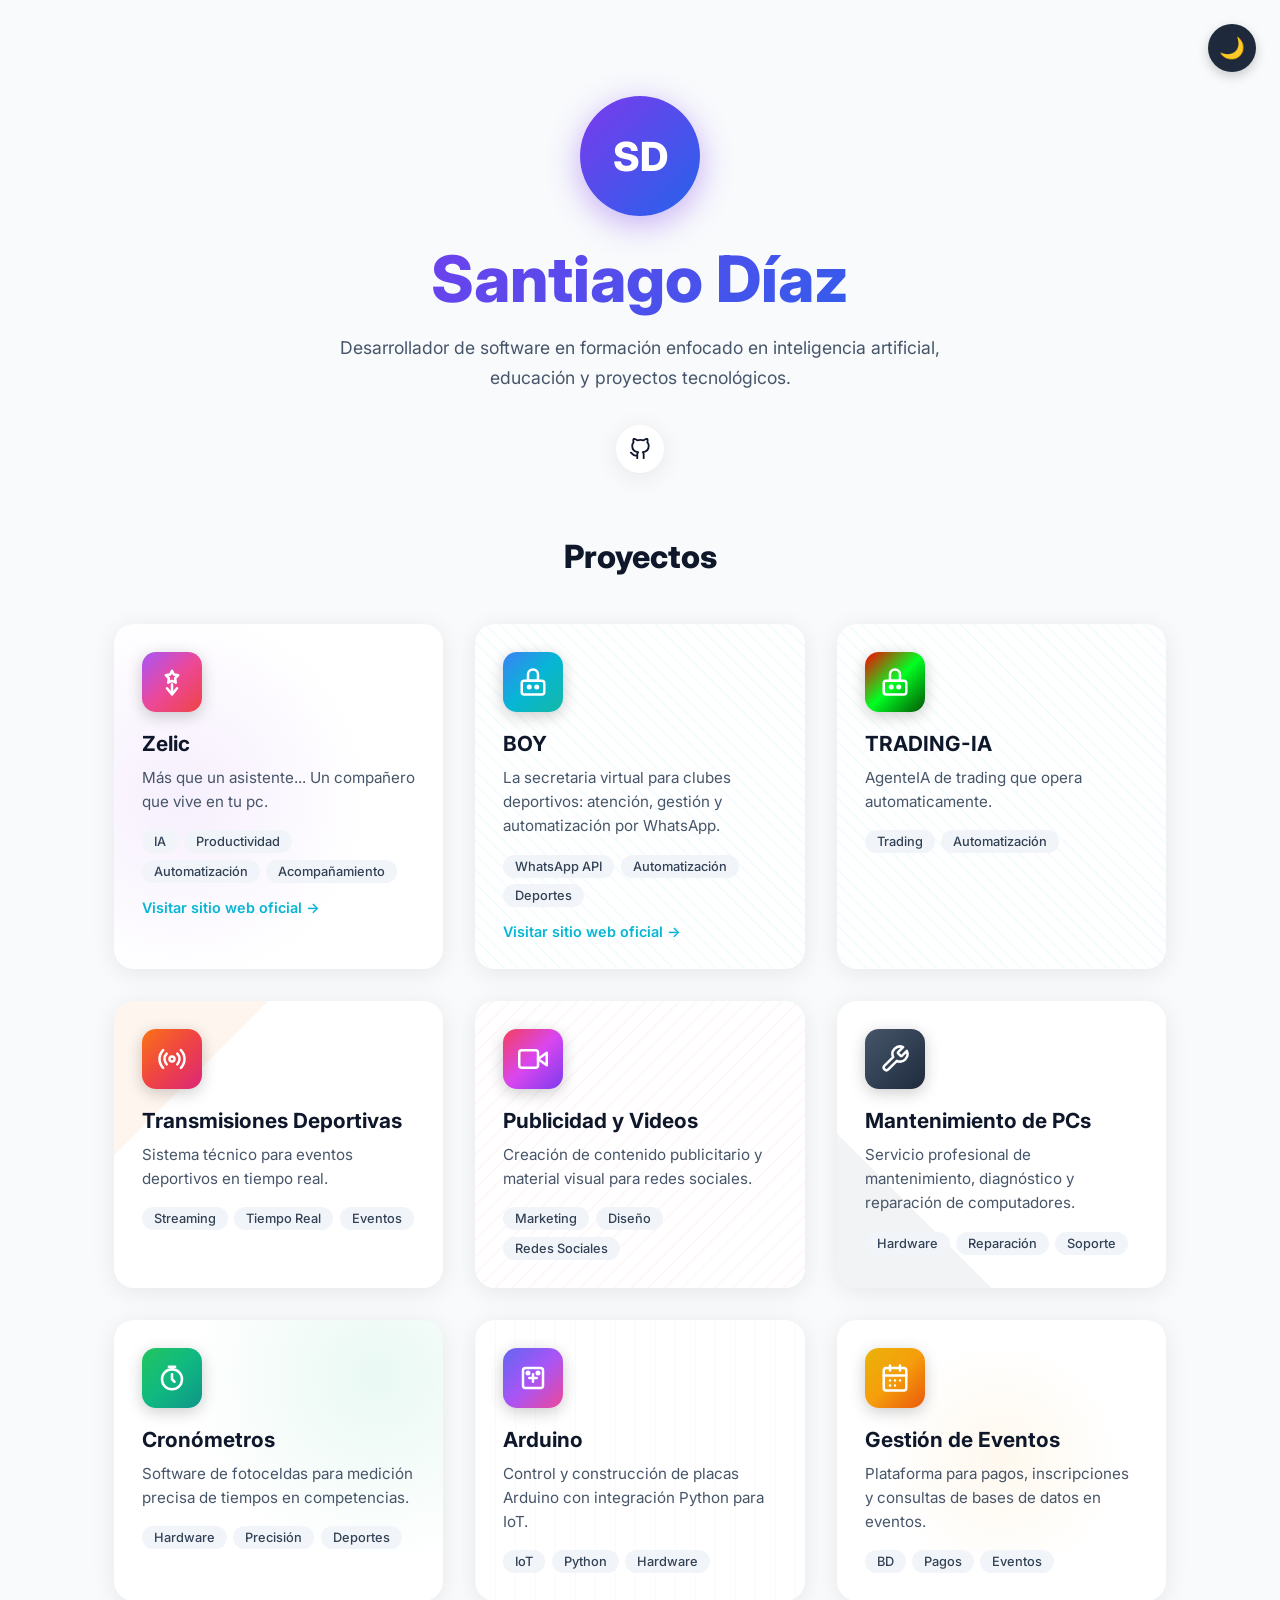
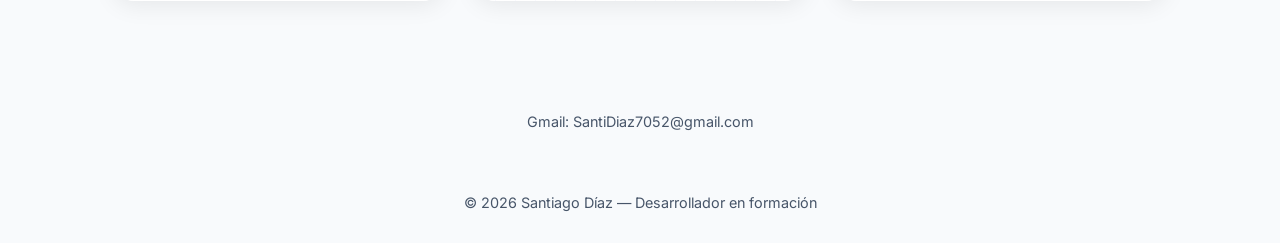
==== commit 9cbffd79: "enlace zelic" ====
--- a/index.html
+++ b/index.html
@@ -271,6 +271,10 @@
         <span class="tag">Automatización</span>
         <span class="tag">Acompañamiento</span>
       </div>
+      <!-- Enlace a la página web oficial -->
+      <a href="https://zelic.onrender.com/" target="_blank" rel="noopener noreferrer" style="display: inline-block; margin-top: 1rem; color: #06b6d4; font-weight: 600; text-decoration: none; font-size: 0.9rem;">
+        Visitar sitio web oficial →
+      </a>
     </div>
 
 <!-- StarBOT / BOY -->
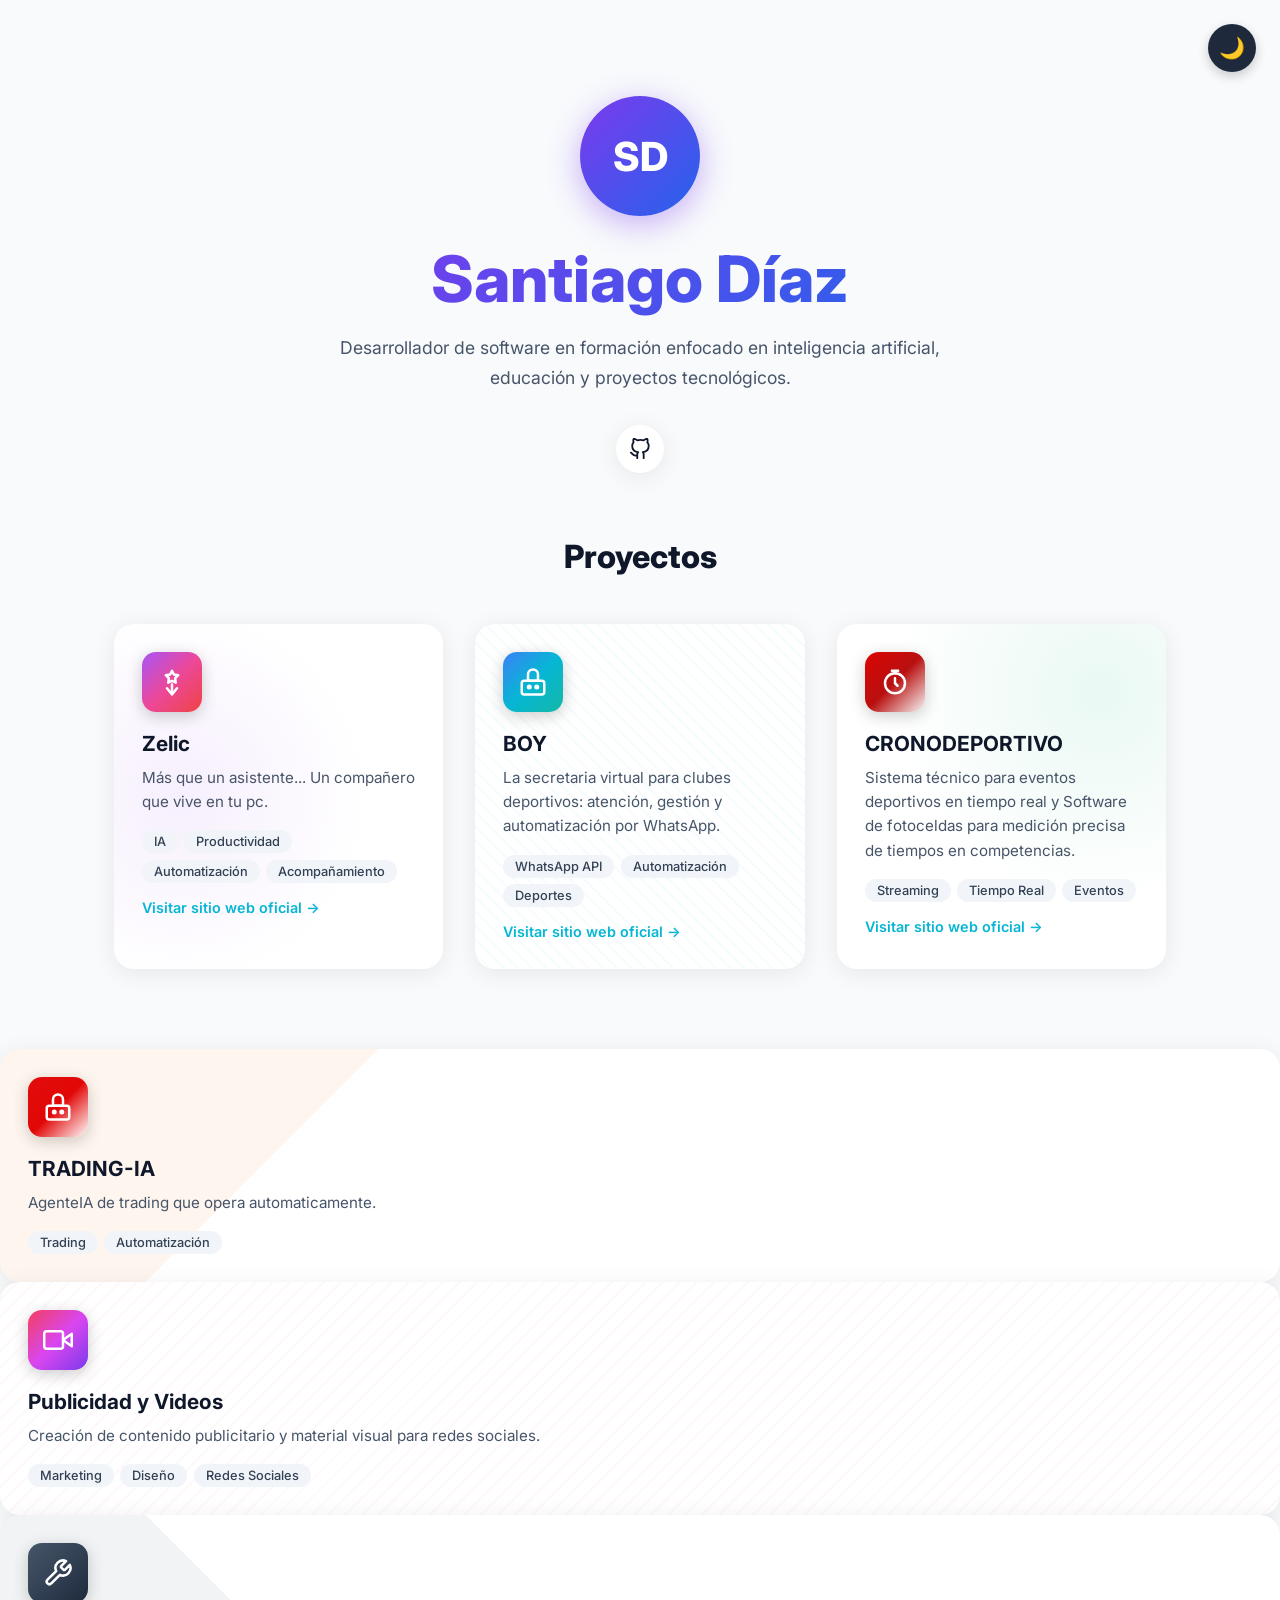
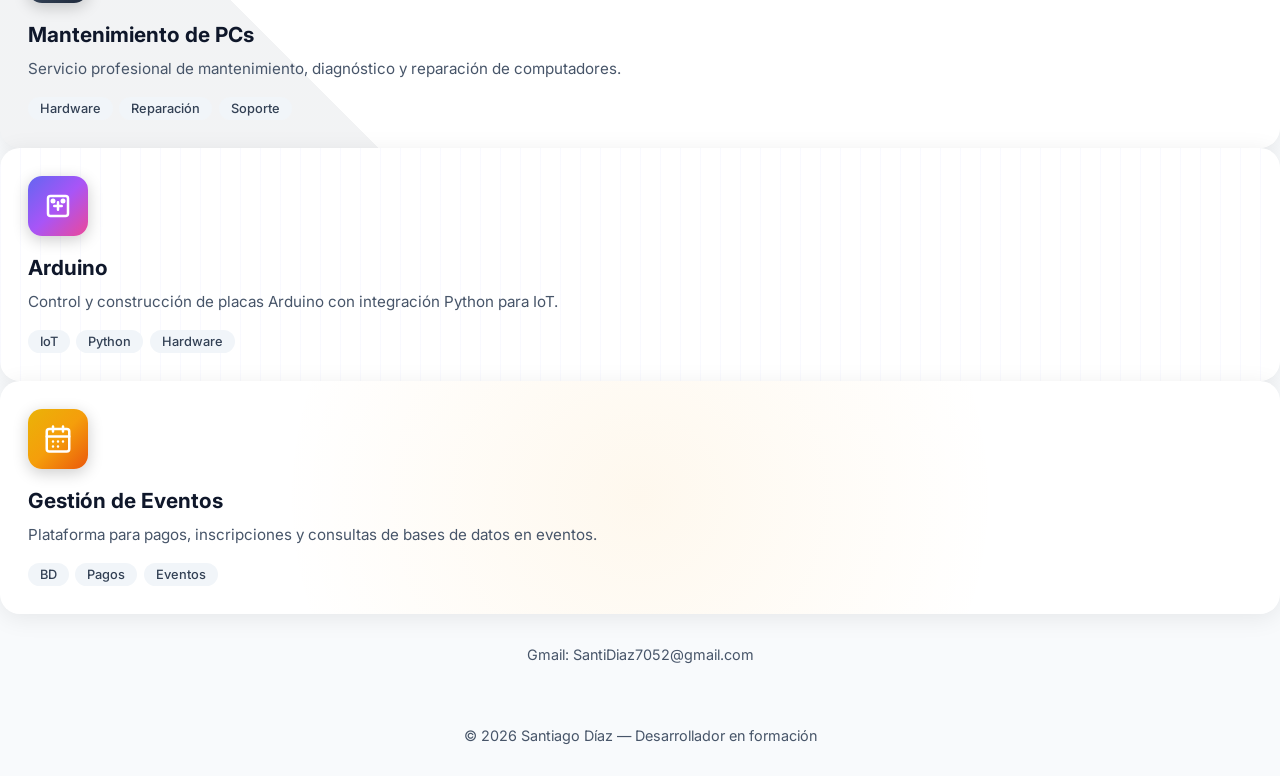
==== commit a97eeee1: "actualizacion del index y portafolio" ====
--- a/index.html
+++ b/index.html
@@ -297,36 +297,43 @@
       </a>
     </div>
 
-    <!-- TRADING -->
-    <div class="card" style="background-image: repeating-linear-gradient(45deg, rgba(6,182,212,0.04) 0px, rgba(6,182,212,0.04) 2px, transparent 2px, transparent 10px)">
-      <div class="card-glow" style="background: linear-gradient(135deg,#ff0000,#00ff00,#207206)"></div>
-      <div class="card-border" style="background: linear-gradient(135deg,#ff0000,#00ff37,#06550a)"></div>
-      <div class="icon-box" style="background: linear-gradient(135deg,#ff0000,#00ff22,#045504)">
-        <svg viewBox="0 0 24 24"><rect x="3" y="11" width="18" height="11" rx="2"/><path d="M12 2a4 4 0 0 1 4 4v5H8V6a4 4 0 0 1 4-4z"/><circle cx="9" cy="16" r="1" fill="white"/><circle cx="15" cy="16" r="1" fill="white"/></svg>
-      </div>
-      <h3>TRADING-IA</h3>
-      <p>AgenteIA de trading que opera automaticamente.</p>
-      <div class="tags">
-        <span class="tag">Trading</span>
-        <span class="tag">Automatización</span>
-      </div>
-    </div>
 
     <!-- Transmisiones -->
-    <div class="card" style="background-image: linear-gradient(135deg, rgba(249,115,22,0.07) 25%, transparent 25%)">
-      <div class="card-glow" style="background: linear-gradient(135deg,#f97316,#ef4444,#db2777)"></div>
-      <div class="card-border" style="background: linear-gradient(135deg,#f97316,#ef4444,#db2777)"></div>
-      <div class="icon-box" style="background: linear-gradient(135deg,#f97316,#ef4444,#db2777)">
-        <svg viewBox="0 0 24 24"><circle cx="12" cy="12" r="2"/><path d="M16.24 7.76a6 6 0 0 1 0 8.49m-8.48-.01a6 6 0 0 1 0-8.49m11.31-2.82a10 10 0 0 1 0 14.14m-14.14 0a10 10 0 0 1 0-14.14"/></svg>
-      </div>
-      <h3>Transmisiones Deportivas</h3>
-      <p>Sistema técnico para eventos deportivos en tiempo real.</p>
+    <div class="card" style="background-image: radial-gradient(circle at 80% 20%, rgba(16,185,129,0.09) 0%, transparent 55%)">
+      <div class="card-glow" style="background: linear-gradient(135deg,hsl(0, 97%, 46%),#b91010,#f1e6e6)"></div>
+      <div class="card-border" style="background: linear-gradient(135deg,#cc1919,#dd0808,#ffffff)"></div>
+      <div class="icon-box" style="background: linear-gradient(135deg,rgb(219, 4, 4),#b91010,#f7f7f7)">
+        <svg viewBox="0 0 24 24"><circle cx="12" cy="13" r="8"/><path d="M12 9v4l2 2"/><path d="M9.5 3h5M12 3v2"/></svg>
+      </div>
+      <h3>CRONODEPORTIVO</h3>
+      <p>Sistema técnico para eventos deportivos en tiempo real y Software de fotoceldas para medición precisa de tiempos en competencias.</p>
       <div class="tags">
         <span class="tag">Streaming</span>
         <span class="tag">Tiempo Real</span>
         <span class="tag">Eventos</span>
       </div>
-    </div>
+      <!-- Enlace a la página web oficial -->
+      <a href="https://cronodeportivo.co" target="_blank" rel="noopener noreferrer" style="display: inline-block; margin-top: 1rem; color: #06b6d4; font-weight: 600; text-decoration: none; font-size: 0.9rem;">
+        Visitar sitio web oficial →
+      </a>
+    </div>
+    </div>
+
+    <!-- TRADING -->
+    <div class="card" style="background-image: linear-gradient(135deg, rgba(249,115,22,0.07) 25%, transparent 25%)">
+      <div class="card-glow" style="background: linear-gradient(135deg,#f30808,#e90b0b,#ffffff)"></div>
+      <div class="card-border" style="background: linear-gradient(135deg,#c40909,#ee0606,#ffffff)"></div>
+      <div class="icon-box" style="background: linear-gradient(135deg,#e20c0c,#e20707,#ffffff)">
+        <svg viewBox="0 0 24 24"><rect x="3" y="11" width="18" height="11" rx="2"/><path d="M12 2a4 4 0 0 1 4 4v5H8V6a4 4 0 0 1 4-4z"/><circle cx="9" cy="16" r="1" fill="white"/><circle cx="15" cy="16" r="1" fill="white"/></svg>
+      </div>
+      <h3>TRADING-IA</h3>
+      <p>AgenteIA de trading que opera automaticamente.</p>
+      <div class="tags">
+        <span class="tag">Trading</span>
+        <span class="tag">Automatización</span>
+      </div>
+    </div>
+
 
     <!-- Publicidad -->
     <div class="card" style="background-image: repeating-linear-gradient(135deg, rgba(236,72,153,0.04) 0px, rgba(236,72,153,0.04) 2px, transparent 2px, transparent 12px)">
@@ -360,21 +367,6 @@
       </div>
     </div>
 
-    <!-- Cronómetros -->
-    <div class="card" style="background-image: radial-gradient(circle at 80% 20%, rgba(16,185,129,0.09) 0%, transparent 55%)">
-      <div class="card-glow" style="background: linear-gradient(135deg,#22c55e,#10b981,#0d9488)"></div>
-      <div class="card-border" style="background: linear-gradient(135deg,#22c55e,#10b981,#0d9488)"></div>
-      <div class="icon-box" style="background: linear-gradient(135deg,#22c55e,#10b981,#0d9488)">
-        <svg viewBox="0 0 24 24"><circle cx="12" cy="13" r="8"/><path d="M12 9v4l2 2"/><path d="M9.5 3h5M12 3v2"/></svg>
-      </div>
-      <h3>Cronómetros</h3>
-      <p>Software de fotoceldas para medición precisa de tiempos en competencias.</p>
-      <div class="tags">
-        <span class="tag">Hardware</span>
-        <span class="tag">Precisión</span>
-        <span class="tag">Deportes</span>
-      </div>
-    </div>
 
     <!-- Arduino -->
     <div class="card" style="background-image: repeating-linear-gradient(90deg, rgba(99,102,241,0.04) 0px, rgba(99,102,241,0.04) 1px, transparent 1px, transparent 20px)">
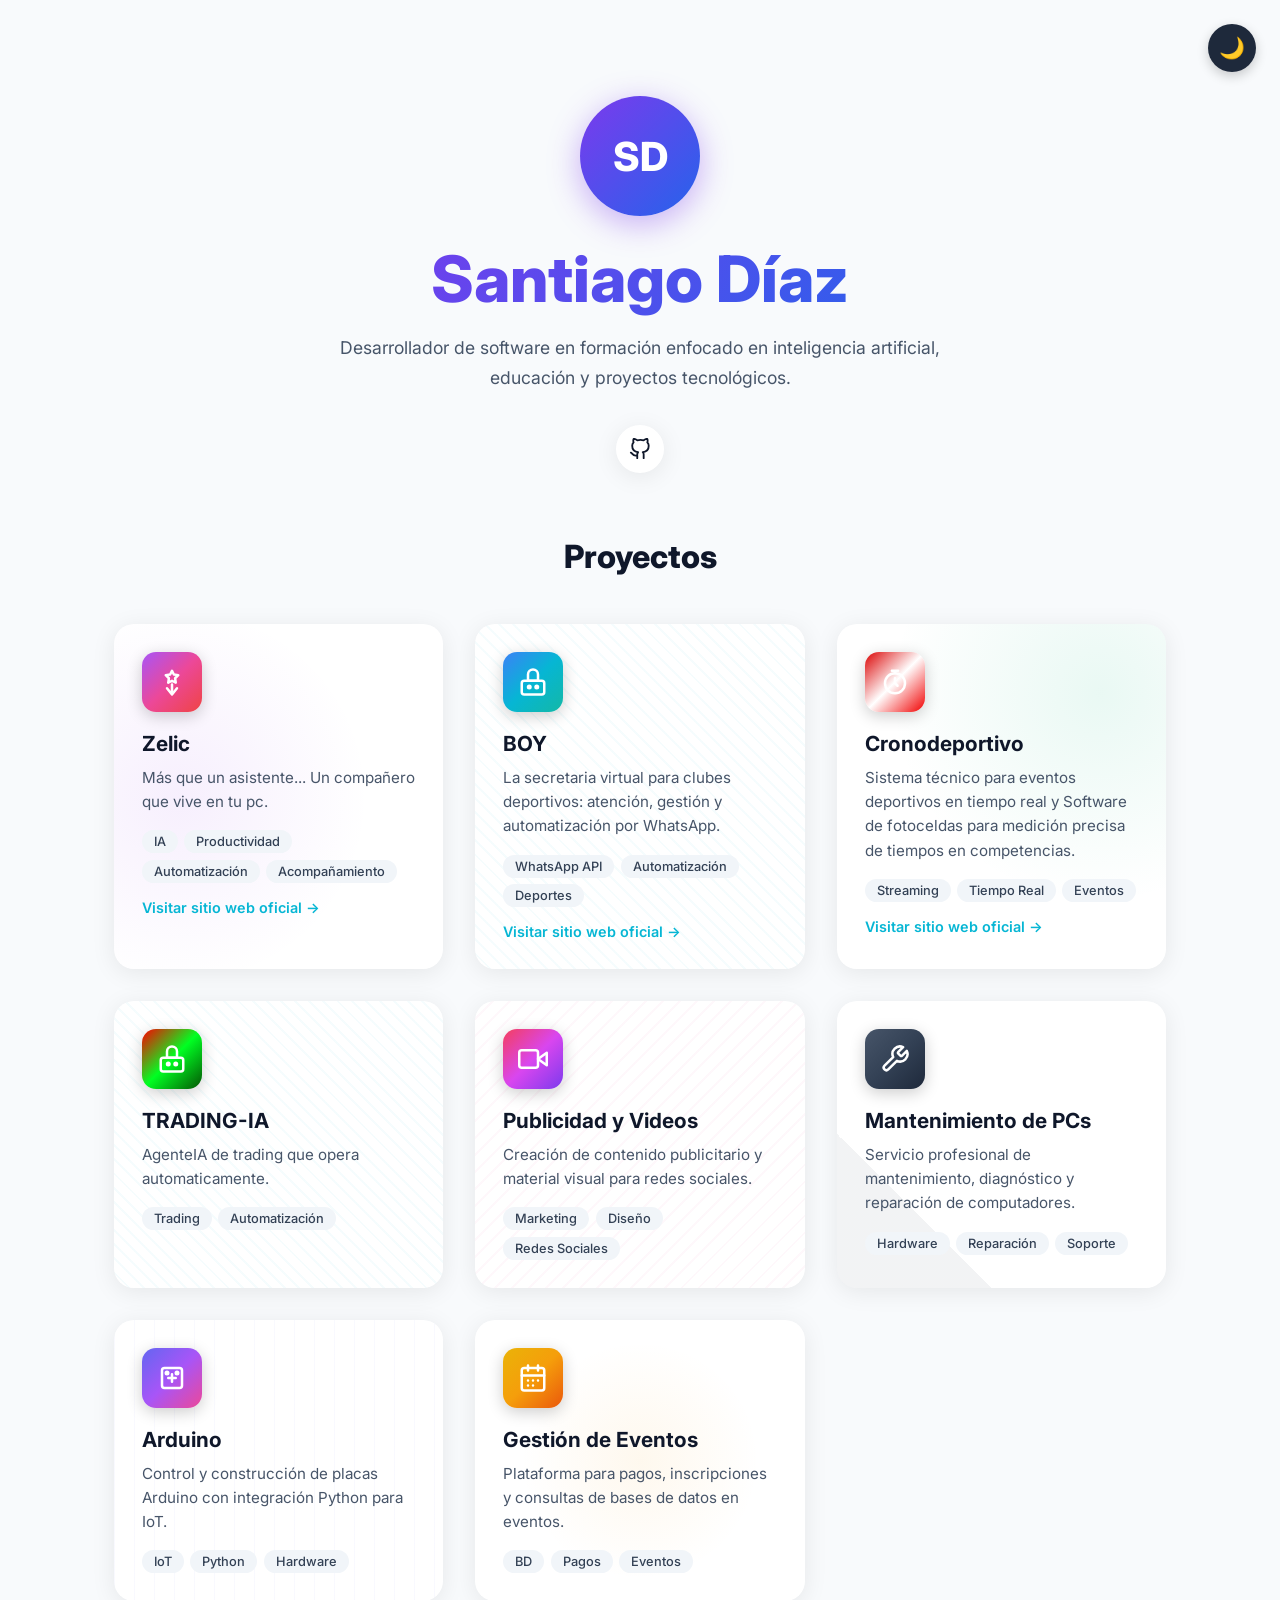
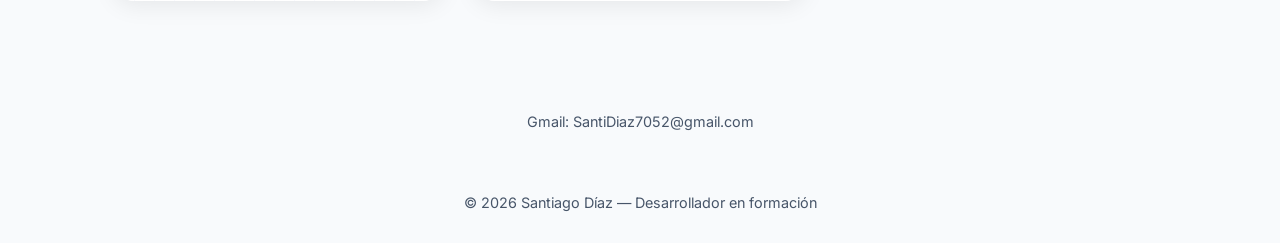
==== commit 3e95b543: "fix del index - portafolio" ====
--- a/index.html
+++ b/index.html
@@ -300,12 +300,12 @@
 
     <!-- Transmisiones -->
     <div class="card" style="background-image: radial-gradient(circle at 80% 20%, rgba(16,185,129,0.09) 0%, transparent 55%)">
-      <div class="card-glow" style="background: linear-gradient(135deg,hsl(0, 97%, 46%),#b91010,#f1e6e6)"></div>
-      <div class="card-border" style="background: linear-gradient(135deg,#cc1919,#dd0808,#ffffff)"></div>
-      <div class="icon-box" style="background: linear-gradient(135deg,rgb(219, 4, 4),#b91010,#f7f7f7)">
+      <div class="card-glow" style="background: linear-gradient(135deg,hsl(0, 97%, 46%),#ffffff,#e40303)"></div>
+      <div class="card-border" style="background: linear-gradient(135deg,#cc1919,#ffffff,#ff0000)"></div>
+      <div class="icon-box" style="background: linear-gradient(135deg,rgb(219, 4, 4),#ffffff,#f10000)">
         <svg viewBox="0 0 24 24"><circle cx="12" cy="13" r="8"/><path d="M12 9v4l2 2"/><path d="M9.5 3h5M12 3v2"/></svg>
       </div>
-      <h3>CRONODEPORTIVO</h3>
+      <h3>Cronodeportivo</h3>
       <p>Sistema técnico para eventos deportivos en tiempo real y Software de fotoceldas para medición precisa de tiempos en competencias.</p>
       <div class="tags">
         <span class="tag">Streaming</span>
@@ -317,13 +317,12 @@
         Visitar sitio web oficial →
       </a>
     </div>
-    </div>
 
     <!-- TRADING -->
-    <div class="card" style="background-image: linear-gradient(135deg, rgba(249,115,22,0.07) 25%, transparent 25%)">
-      <div class="card-glow" style="background: linear-gradient(135deg,#f30808,#e90b0b,#ffffff)"></div>
-      <div class="card-border" style="background: linear-gradient(135deg,#c40909,#ee0606,#ffffff)"></div>
-      <div class="icon-box" style="background: linear-gradient(135deg,#e20c0c,#e20707,#ffffff)">
+    <div class="card" style="background-image: repeating-linear-gradient(45deg, rgba(6,182,212,0.04) 0px, rgba(6,182,212,0.04) 2px, transparent 2px, transparent 10px)">
+      <div class="card-glow" style="background: linear-gradient(135deg,#ff0000,#00ff00,#207206)"></div>
+      <div class="card-border" style="background: linear-gradient(135deg,#ff0000,#00ff37,#06550a)"></div>
+      <div class="icon-box" style="background: linear-gradient(135deg,#ff0000,#00ff22,#045504)">
         <svg viewBox="0 0 24 24"><rect x="3" y="11" width="18" height="11" rx="2"/><path d="M12 2a4 4 0 0 1 4 4v5H8V6a4 4 0 0 1 4-4z"/><circle cx="9" cy="16" r="1" fill="white"/><circle cx="15" cy="16" r="1" fill="white"/></svg>
       </div>
       <h3>TRADING-IA</h3>
